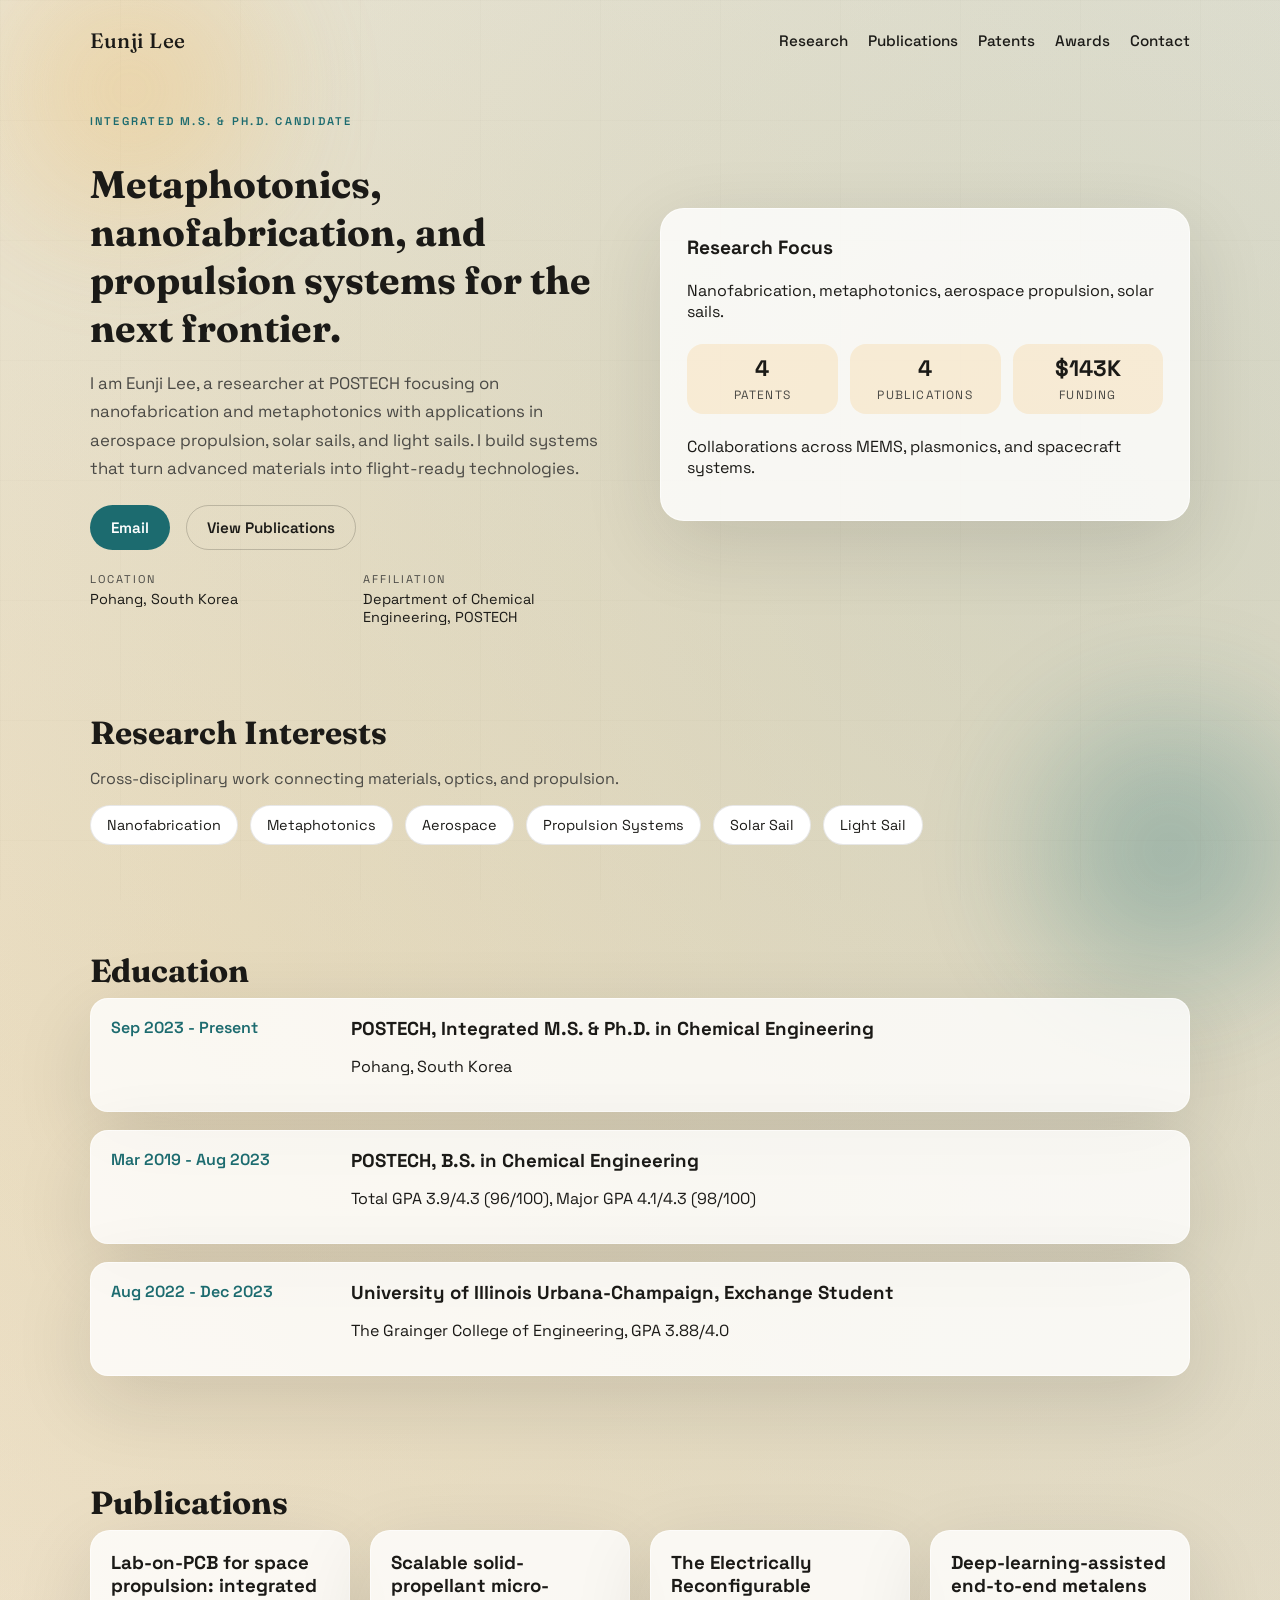
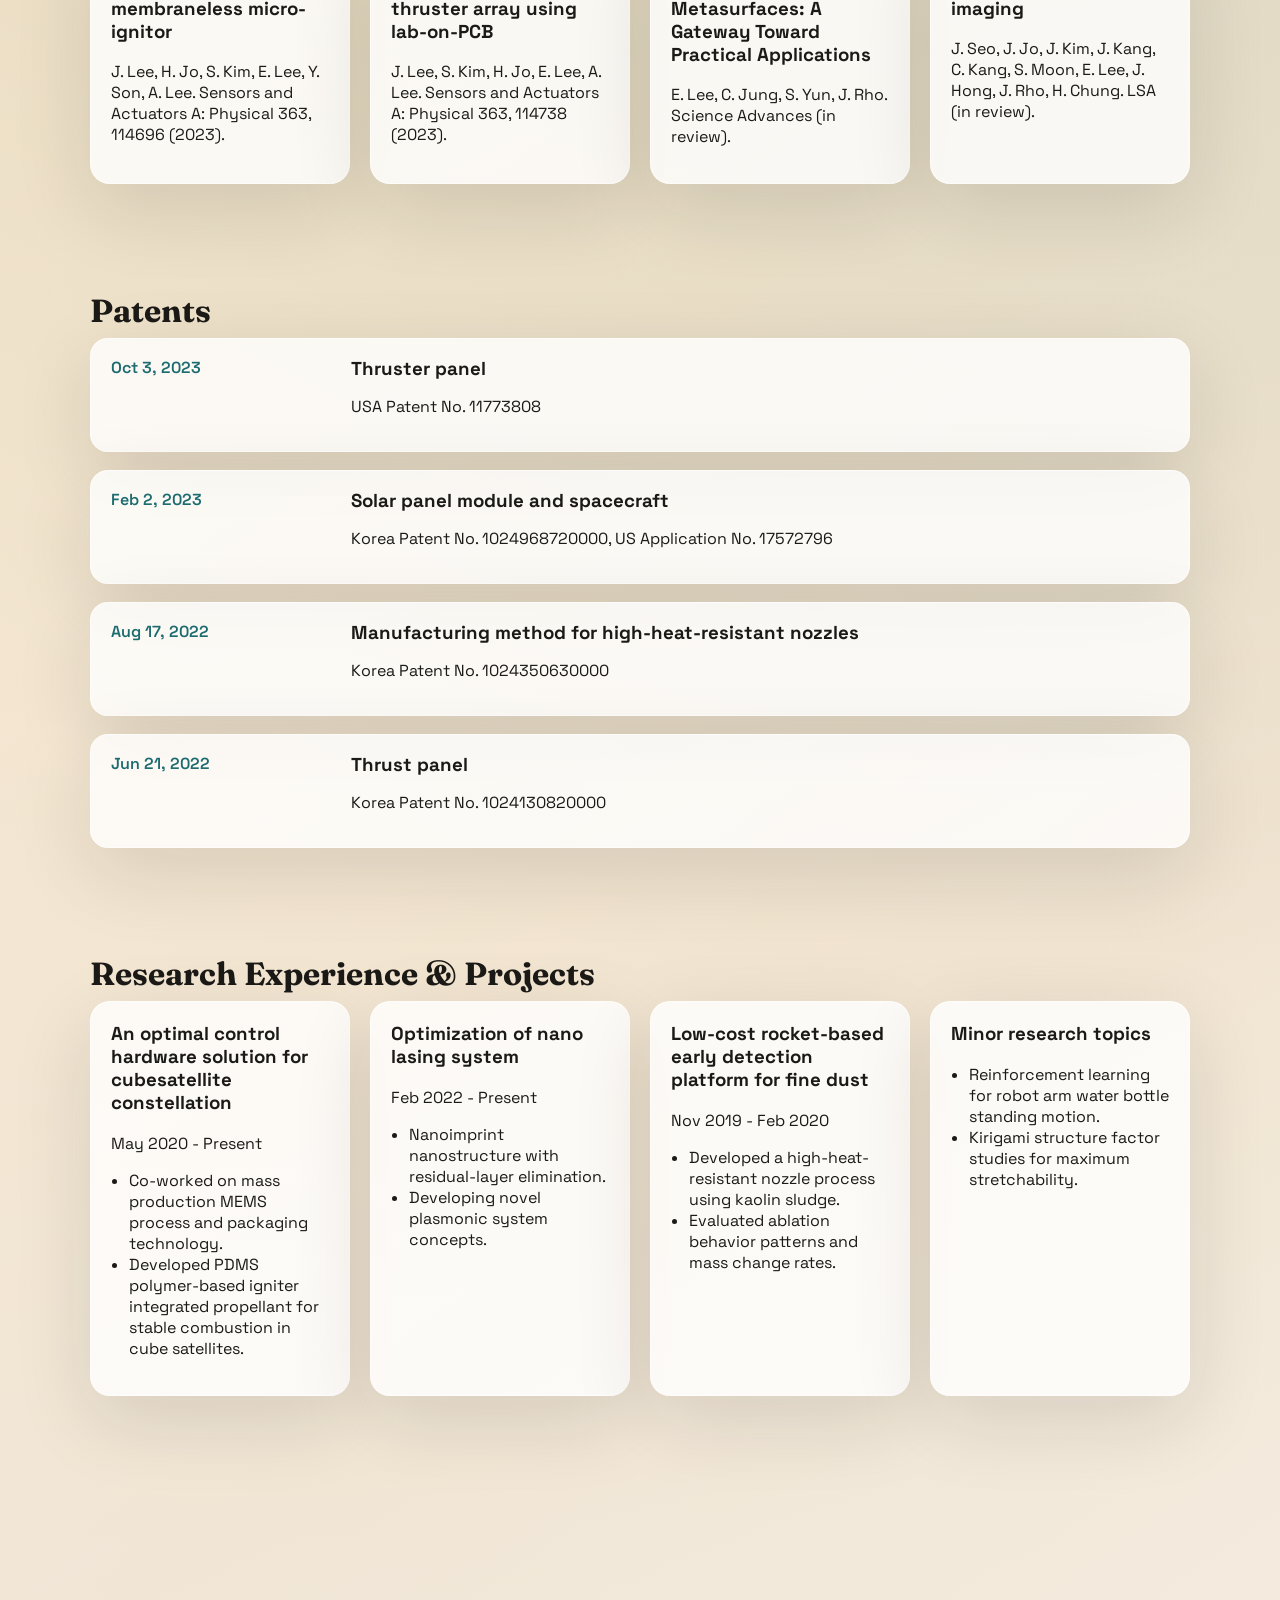
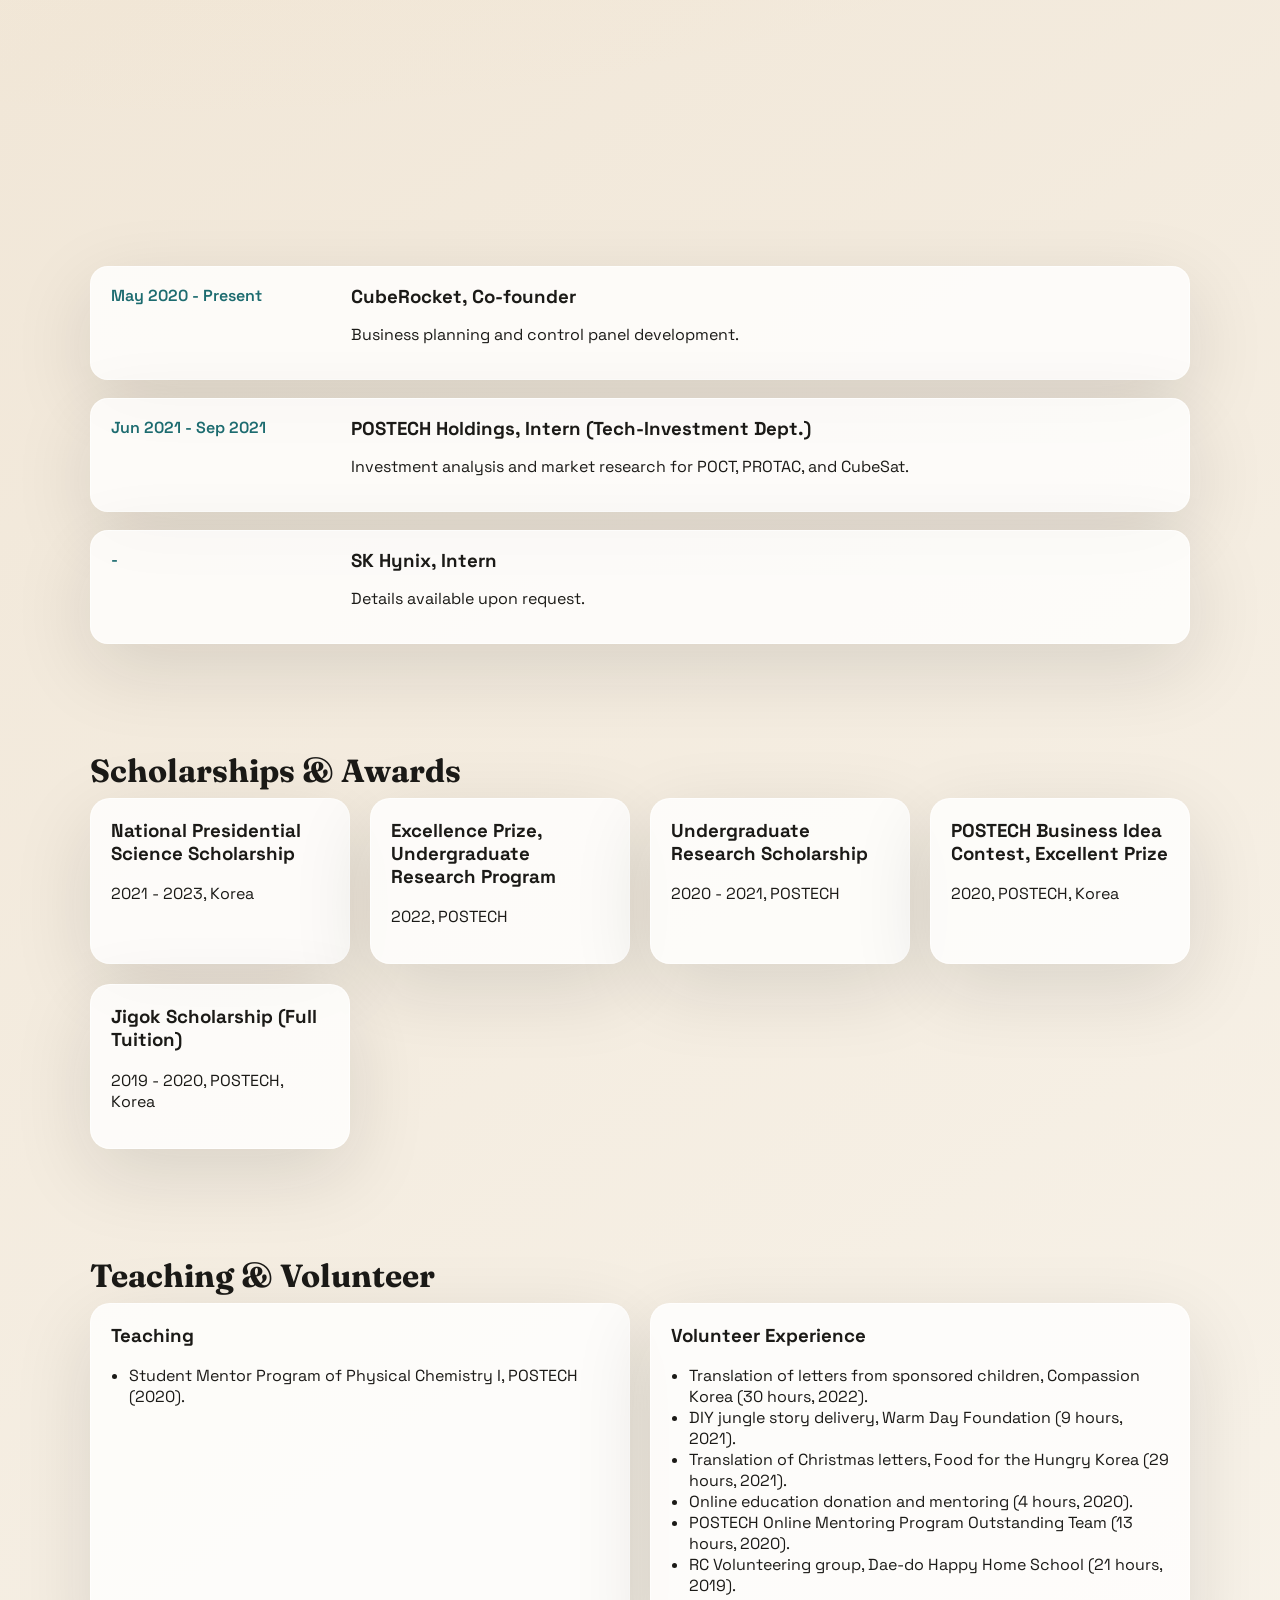
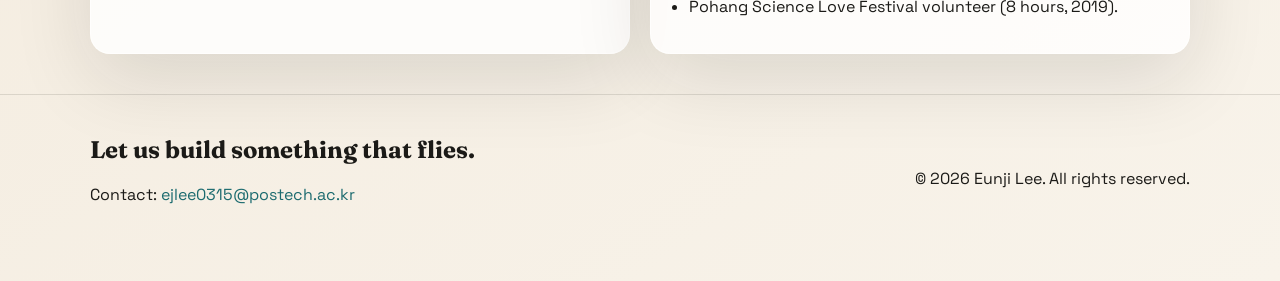
==== index.html @ 1874d23d "style changed" ====
﻿<!doctype html>
<html lang="en">
<head>
  <meta charset="utf-8" />
  <meta name="viewport" content="width=device-width, initial-scale=1" />
  <title>Eunji Lee | Research Portfolio</title>
  <link rel="preconnect" href="https://fonts.googleapis.com" />
  <link rel="preconnect" href="https://fonts.gstatic.com" crossorigin />
  <link href="https://fonts.googleapis.com/css2?family=Fraunces:opsz,wght@9..144,500;9..144,700&family=Space+Grotesk:wght@400;500;600&display=swap" rel="stylesheet" />
  <link rel="stylesheet" href="styles.css" />
</head>
<body>
  <div class="bg-orb orb-1"></div>
  <div class="bg-orb orb-2"></div>
  <div class="bg-grid"></div>

  <header class="site-header">
    <div class="brand">Eunji Lee</div>
    <nav class="nav">
      <a href="#research">Research</a>
      <a href="#publications">Publications</a>
      <a href="#patents">Patents</a>
      <a href="#awards">Awards</a>
      <a href="#contact">Contact</a>
    </nav>
  </header>

  <main>
    <section class="hero" id="top">
      <div class="hero-text" data-animate>
        <p class="eyebrow">Integrated M.S. & Ph.D. Candidate</p>
        <h1>Metaphotonics, nanofabrication, and propulsion systems for the next frontier.</h1>
        <p class="lead">
          I am Eunji Lee, a researcher at POSTECH focusing on nanofabrication and metaphotonics with applications
          in aerospace propulsion, solar sails, and light sails. I build systems that turn advanced materials into
          flight-ready technologies.
        </p>
        <div class="cta-row">
          <a class="btn primary" href="mailto:ejlee0315@postech.ac.kr">Email</a>
          <a class="btn ghost" href="#publications">View Publications</a>
        </div>
        <div class="hero-meta">
          <div>
            <span class="label">Location</span>
            <span>Pohang, South Korea</span>
          </div>
          <div>
            <span class="label">Affiliation</span>
            <span>Department of Chemical Engineering, POSTECH</span>
          </div>
        </div>
      </div>
      <div class="hero-card" data-animate>
        <div class="card-top">
          <h3>Research Focus</h3>
          <p>Nanofabrication, metaphotonics, aerospace propulsion, solar sails.</p>
        </div>
        <div class="stats">
          <div class="stat">
            <span class="stat-number">4</span>
            <span class="stat-label">Patents</span>
          </div>
          <div class="stat">
            <span class="stat-number">4</span>
            <span class="stat-label">Publications</span>
          </div>
          <div class="stat">
            <span class="stat-number">$143K</span>
            <span class="stat-label">Funding</span>
          </div>
        </div>
        <div class="card-bottom">
          <p class="note">Collaborations across MEMS, plasmonics, and spacecraft systems.</p>
        </div>
      </div>
    </section>

    <section class="section" id="research">
      <div class="section-heading" data-animate>
        <h2>Research Interests</h2>
        <p>Cross-disciplinary work connecting materials, optics, and propulsion.</p>
      </div>
      <div class="pill-grid" data-animate>
        <span>Nanofabrication</span>
        <span>Metaphotonics</span>
        <span>Aerospace</span>
        <span>Propulsion Systems</span>
        <span>Solar Sail</span>
        <span>Light Sail</span>
      </div>
    </section>

    <section class="section" id="education">
      <div class="section-heading" data-animate>
        <h2>Education</h2>
      </div>
      <div class="timeline" data-animate>
        <div class="item">
          <div class="item-time">Sep 2023 - Present</div>
          <div class="item-body">
            <h3>POSTECH, Integrated M.S. & Ph.D. in Chemical Engineering</h3>
            <p>Pohang, South Korea</p>
          </div>
        </div>
        <div class="item">
          <div class="item-time">Mar 2019 - Aug 2023</div>
          <div class="item-body">
            <h3>POSTECH, B.S. in Chemical Engineering</h3>
            <p>Total GPA 3.9/4.3 (96/100), Major GPA 4.1/4.3 (98/100)</p>
          </div>
        </div>
        <div class="item">
          <div class="item-time">Aug 2022 - Dec 2023</div>
          <div class="item-body">
            <h3>University of Illinois Urbana-Champaign, Exchange Student</h3>
            <p>The Grainger College of Engineering, GPA 3.88/4.0</p>
          </div>
        </div>
      </div>
    </section>

    <section class="section" id="publications">
      <div class="section-heading" data-animate>
        <h2>Publications</h2>
      </div>
      <div class="card-grid" data-animate>
        <article class="card">
          <h3>Lab-on-PCB for space propulsion: integrated membraneless micro-ignitor</h3>
          <p>J. Lee, H. Jo, S. Kim, E. Lee, Y. Son, A. Lee. Sensors and Actuators A: Physical 363, 114696 (2023).</p>
        </article>
        <article class="card">
          <h3>Scalable solid-propellant micro-thruster array using lab-on-PCB</h3>
          <p>J. Lee, S. Kim, H. Jo, E. Lee, A. Lee. Sensors and Actuators A: Physical 363, 114738 (2023).</p>
        </article>
        <article class="card">
          <h3>The Electrically Reconfigurable Metasurfaces: A Gateway Toward Practical Applications</h3>
          <p>E. Lee, C. Jung, S. Yun, J. Rho. Science Advances (in review).</p>
        </article>
        <article class="card">
          <h3>Deep-learning-assisted end-to-end metalens imaging</h3>
          <p>J. Seo, J. Jo, J. Kim, J. Kang, C. Kang, S. Moon, E. Lee, J. Hong, J. Rho, H. Chung. LSA (in review).</p>
        </article>
      </div>
    </section>

    <section class="section" id="patents">
      <div class="section-heading" data-animate>
        <h2>Patents</h2>
      </div>
      <div class="timeline" data-animate>
        <div class="item">
          <div class="item-time">Oct 3, 2023</div>
          <div class="item-body">
            <h3>Thruster panel</h3>
            <p>USA Patent No. 11773808</p>
          </div>
        </div>
        <div class="item">
          <div class="item-time">Feb 2, 2023</div>
          <div class="item-body">
            <h3>Solar panel module and spacecraft</h3>
            <p>Korea Patent No. 1024968720000, US Application No. 17572796</p>
          </div>
        </div>
        <div class="item">
          <div class="item-time">Aug 17, 2022</div>
          <div class="item-body">
            <h3>Manufacturing method for high-heat-resistant nozzles</h3>
            <p>Korea Patent No. 1024350630000</p>
          </div>
        </div>
        <div class="item">
          <div class="item-time">Jun 21, 2022</div>
          <div class="item-body">
            <h3>Thrust panel</h3>
            <p>Korea Patent No. 1024130820000</p>
          </div>
        </div>
      </div>
    </section>

    <section class="section" id="experience">
      <div class="section-heading" data-animate>
        <h2>Research Experience & Projects</h2>
      </div>
      <div class="card-grid" data-animate>
        <article class="card">
          <h3>An optimal control hardware solution for cubesatellite constellation</h3>
          <p>May 2020 - Present</p>
          <ul>
            <li>Co-worked on mass production MEMS process and packaging technology.</li>
            <li>Developed PDMS polymer-based igniter integrated propellant for stable combustion in cube satellites.</li>
          </ul>
        </article>
        <article class="card">
          <h3>Optimization of nano lasing system</h3>
          <p>Feb 2022 - Present</p>
          <ul>
            <li>Nanoimprint nanostructure with residual-layer elimination.</li>
            <li>Developing novel plasmonic system concepts.</li>
          </ul>
        </article>
        <article class="card">
          <h3>Low-cost rocket-based early detection platform for fine dust</h3>
          <p>Nov 2019 - Feb 2020</p>
          <ul>
            <li>Developed a high-heat-resistant nozzle process using kaolin sludge.</li>
            <li>Evaluated ablation behavior patterns and mass change rates.</li>
          </ul>
        </article>
        <article class="card">
          <h3>Minor research topics</h3>
          <ul>
            <li>Reinforcement learning for robot arm water bottle standing motion.</li>
            <li>Kirigami structure factor studies for maximum stretchability.</li>
          </ul>
        </article>
      </div>
    </section>

    <section class="section" id="funding">
      <div class="section-heading" data-animate>
        <h2>Funding & Tools</h2>
      </div>
      <div class="split" data-animate>
        <div class="card">
          <h3>Major Funding Sources (Total $143,400)</h3>
          <ul>
            <li>Undergraduate Research Program, POSTECH ($3,400)</li>
            <li>BRIDGE+ Research Funding, POSTECH ($45,000)</li>
            <li>Korea Innovation Corps Program, NRF of Korea ($95,000)</li>
          </ul>
        </div>
        <div class="card">
          <h3>Computer Tools</h3>
          <div class="pill-grid">
            <span>Ansys</span>
            <span>Matlab</span>
            <span>FDTD</span>
            <span>FEM</span>
          </div>
        </div>
      </div>
    </section>

    <section class="section" id="work">
      <div class="section-heading" data-animate>
        <h2>Work Experience</h2>
      </div>
      <div class="timeline" data-animate>
        <div class="item">
          <div class="item-time">May 2020 - Present</div>
          <div class="item-body">
            <h3>CubeRocket, Co-founder</h3>
            <p>Business planning and control panel development.</p>
          </div>
        </div>
        <div class="item">
          <div class="item-time">Jun 2021 - Sep 2021</div>
          <div class="item-body">
            <h3>POSTECH Holdings, Intern (Tech-Investment Dept.)</h3>
            <p>Investment analysis and market research for POCT, PROTAC, and CubeSat.</p>
          </div>
        </div>
        <div class="item">
          <div class="item-time">-</div>
          <div class="item-body">
            <h3>SK Hynix, Intern</h3>
            <p>Details available upon request.</p>
          </div>
        </div>
      </div>
    </section>

    <section class="section" id="awards">
      <div class="section-heading" data-animate>
        <h2>Scholarships & Awards</h2>
      </div>
      <div class="card-grid" data-animate>
        <article class="card">
          <h3>National Presidential Science Scholarship</h3>
          <p>2021 - 2023, Korea</p>
        </article>
        <article class="card">
          <h3>Excellence Prize, Undergraduate Research Program</h3>
          <p>2022, POSTECH</p>
        </article>
        <article class="card">
          <h3>Undergraduate Research Scholarship</h3>
          <p>2020 - 2021, POSTECH</p>
        </article>
        <article class="card">
          <h3>POSTECH Business Idea Contest, Excellent Prize</h3>
          <p>2020, POSTECH, Korea</p>
        </article>
        <article class="card">
          <h3>Jigok Scholarship (Full Tuition)</h3>
          <p>2019 - 2020, POSTECH, Korea</p>
        </article>
      </div>
    </section>

    <section class="section" id="teaching">
      <div class="section-heading" data-animate>
        <h2>Teaching & Volunteer</h2>
      </div>
      <div class="split" data-animate>
        <div class="card">
          <h3>Teaching</h3>
          <ul>
            <li>Student Mentor Program of Physical Chemistry I, POSTECH (2020).</li>
          </ul>
        </div>
        <div class="card">
          <h3>Volunteer Experience</h3>
          <ul>
            <li>Translation of letters from sponsored children, Compassion Korea (30 hours, 2022).</li>
            <li>DIY jungle story delivery, Warm Day Foundation (9 hours, 2021).</li>
            <li>Translation of Christmas letters, Food for the Hungry Korea (29 hours, 2021).</li>
            <li>Online education donation and mentoring (4 hours, 2020).</li>
            <li>POSTECH Online Mentoring Program Outstanding Team (13 hours, 2020).</li>
            <li>RC Volunteering group, Dae-do Happy Home School (21 hours, 2019).</li>
            <li>Pohang Science Love Festival volunteer (8 hours, 2019).</li>
          </ul>
        </div>
      </div>
    </section>
  </main>

  <footer class="footer" id="contact">
    <div>
      <h2>Let us build something that flies.</h2>
      <p>Contact: <a href="mailto:ejlee0315@postech.ac.kr">ejlee0315@postech.ac.kr</a></p>
    </div>
    <span>© 2026 Eunji Lee. All rights reserved.</span>
  </footer>

  <script src="script.js"></script>
</body>
</html>
---- styles.css ----
﻿:root {
  --ink: #1b1a17;
  --muted: #4b4a46;
  --cream: #f6f0e8;
  --sand: #e7dccb;
  --teal: #1c6b6f;
  --rust: #c7653a;
  --accent: #f2b95a;
  --card: rgba(255, 255, 255, 0.8);
  --shadow: 0 24px 80px rgba(27, 26, 23, 0.12);
}

* {
  box-sizing: border-box;
}

body {
  margin: 0;
  font-family: "Space Grotesk", "Segoe UI", sans-serif;
  color: var(--ink);
  background: radial-gradient(circle at 15% 20%, rgba(242, 185, 90, 0.25), transparent 55%),
    radial-gradient(circle at 85% 10%, rgba(28, 107, 111, 0.18), transparent 45%),
    linear-gradient(145deg, #faf6f0, #f1e7d8 55%, #f8f3ea 100%);
  min-height: 100vh;
  position: relative;
  overflow-x: hidden;
}

.bg-orb {
  position: fixed;
  width: 420px;
  height: 420px;
  border-radius: 50%;
  filter: blur(40px);
  opacity: 0.35;
  z-index: 0;
}

.orb-1 {
  background: radial-gradient(circle, #f2b95a 0%, transparent 70%);
  top: -120px;
  left: -80px;
}

.orb-2 {
  background: radial-gradient(circle, #1c6b6f 0%, transparent 70%);
  bottom: -160px;
  right: -100px;
}

.bg-grid {
  position: fixed;
  inset: 0;
  background-image: linear-gradient(rgba(27, 26, 23, 0.04) 1px, transparent 1px),
    linear-gradient(90deg, rgba(27, 26, 23, 0.04) 1px, transparent 1px);
  background-size: 120px 120px;
  opacity: 0.35;
  pointer-events: none;
  z-index: 0;
}

main, header, footer {
  position: relative;
  z-index: 1;
}

.site-header {
  display: flex;
  justify-content: space-between;
  align-items: center;
  padding: 28px 7vw 10px;
  font-weight: 500;
}

.brand {
  font-family: "Fraunces", serif;
  font-size: 1.3rem;
  letter-spacing: 0.02em;
}

.nav {
  display: flex;
  gap: 20px;
  flex-wrap: wrap;
}

.nav a {
  text-decoration: none;
  color: var(--ink);
  font-size: 0.95rem;
}

.hero {
  display: grid;
  grid-template-columns: repeat(auto-fit, minmax(280px, 1fr));
  gap: 40px;
  padding: 40px 7vw 20px;
  align-items: center;
}

.hero-text h1 {
  font-family: "Fraunces", serif;
  font-size: clamp(2.4rem, 3vw, 3.6rem);
  margin-bottom: 16px;
}

.eyebrow {
  text-transform: uppercase;
  letter-spacing: 0.2em;
  font-size: 0.7rem;
  color: var(--teal);
  font-weight: 600;
}

.lead {
  font-size: 1.05rem;
  line-height: 1.7;
  color: var(--muted);
}

.cta-row {
  display: flex;
  gap: 16px;
  margin: 22px 0;
}

.btn {
  padding: 12px 20px;
  border-radius: 999px;
  text-decoration: none;
  font-weight: 600;
  font-size: 0.95rem;
  border: 1px solid transparent;
}

.btn.primary {
  background: var(--teal);
  color: #fff;
}

.btn.ghost {
  background: transparent;
  border-color: rgba(27, 26, 23, 0.2);
  color: var(--ink);
}

.hero-meta {
  display: grid;
  grid-template-columns: repeat(auto-fit, minmax(180px, 1fr));
  gap: 12px 16px;
  margin-top: 18px;
  font-size: 0.9rem;
}

.label {
  display: block;
  font-size: 0.7rem;
  text-transform: uppercase;
  letter-spacing: 0.18em;
  color: var(--muted);
  margin-bottom: 4px;
}

.hero-card {
  background: var(--card);
  padding: 26px;
  border-radius: 24px;
  box-shadow: var(--shadow);
  border: 1px solid rgba(255, 255, 255, 0.6);
}

.card-top h3 {
  margin-top: 0;
  font-size: 1.2rem;
}

.stats {
  display: grid;
  grid-template-columns: repeat(3, minmax(80px, 1fr));
  gap: 12px;
  margin: 22px 0;
}

.stat {
  background: rgba(242, 185, 90, 0.2);
  border-radius: 16px;
  padding: 10px 12px;
  text-align: center;
}

.stat-number {
  font-size: 1.4rem;
  font-weight: 700;
  display: block;
}

.stat-label {
  font-size: 0.75rem;
  text-transform: uppercase;
  letter-spacing: 0.1em;
  color: var(--muted);
}

.section {
  padding: 40px 7vw;
}

.section-heading h2 {
  font-family: "Fraunces", serif;
  font-size: 2rem;
  margin-bottom: 8px;
}

.section-heading p {
  color: var(--muted);
}

.pill-grid {
  display: flex;
  flex-wrap: wrap;
  gap: 12px;
}

.pill-grid span {
  padding: 10px 16px;
  background: #fff;
  border-radius: 999px;
  border: 1px solid rgba(27, 26, 23, 0.1);
  font-size: 0.9rem;
}

.timeline {
  display: grid;
  gap: 18px;
}

.item {
  display: grid;
  grid-template-columns: minmax(160px, 220px) 1fr;
  gap: 20px;
  padding: 18px 20px;
  background: var(--card);
  border-radius: 18px;
  border: 1px solid rgba(255, 255, 255, 0.6);
  box-shadow: var(--shadow);
}

.item-time {
  font-weight: 600;
  color: var(--teal);
}

.item-body h3 {
  margin: 0 0 6px;
}

.card-grid {
  display: grid;
  grid-template-columns: repeat(auto-fit, minmax(240px, 1fr));
  gap: 20px;
}

.card {
  padding: 20px;
  background: var(--card);
  border-radius: 20px;
  border: 1px solid rgba(255, 255, 255, 0.6);
  box-shadow: var(--shadow);
}

.card h3 {
  margin-top: 0;
}

.card ul {
  padding-left: 18px;
}

.split {
  display: grid;
  grid-template-columns: repeat(auto-fit, minmax(260px, 1fr));
  gap: 20px;
}

.footer {
  padding: 40px 7vw 60px;
  display: flex;
  justify-content: space-between;
  align-items: center;
  flex-wrap: wrap;
  gap: 20px;
  border-top: 1px solid rgba(27, 26, 23, 0.12);
}

.footer h2 {
  margin-top: 0;
  font-family: "Fraunces", serif;
}

.footer a {
  color: var(--teal);
  text-decoration: none;
}

[data-animate] {
  opacity: 0;
  transform: translateY(18px);
  transition: opacity 0.7s ease, transform 0.7s ease;
}

[data-animate].in-view {
  opacity: 1;
  transform: translateY(0);
}

@media (max-width: 720px) {
  .site-header {
    flex-direction: column;
    align-items: flex-start;
    gap: 12px;
  }

  .item {
    grid-template-columns: 1fr;
  }

  .cta-row {
    flex-direction: column;
    align-items: flex-start;
  }
}

@media (prefers-reduced-motion: reduce) {
  [data-animate] {
    transition: none;
  }
}
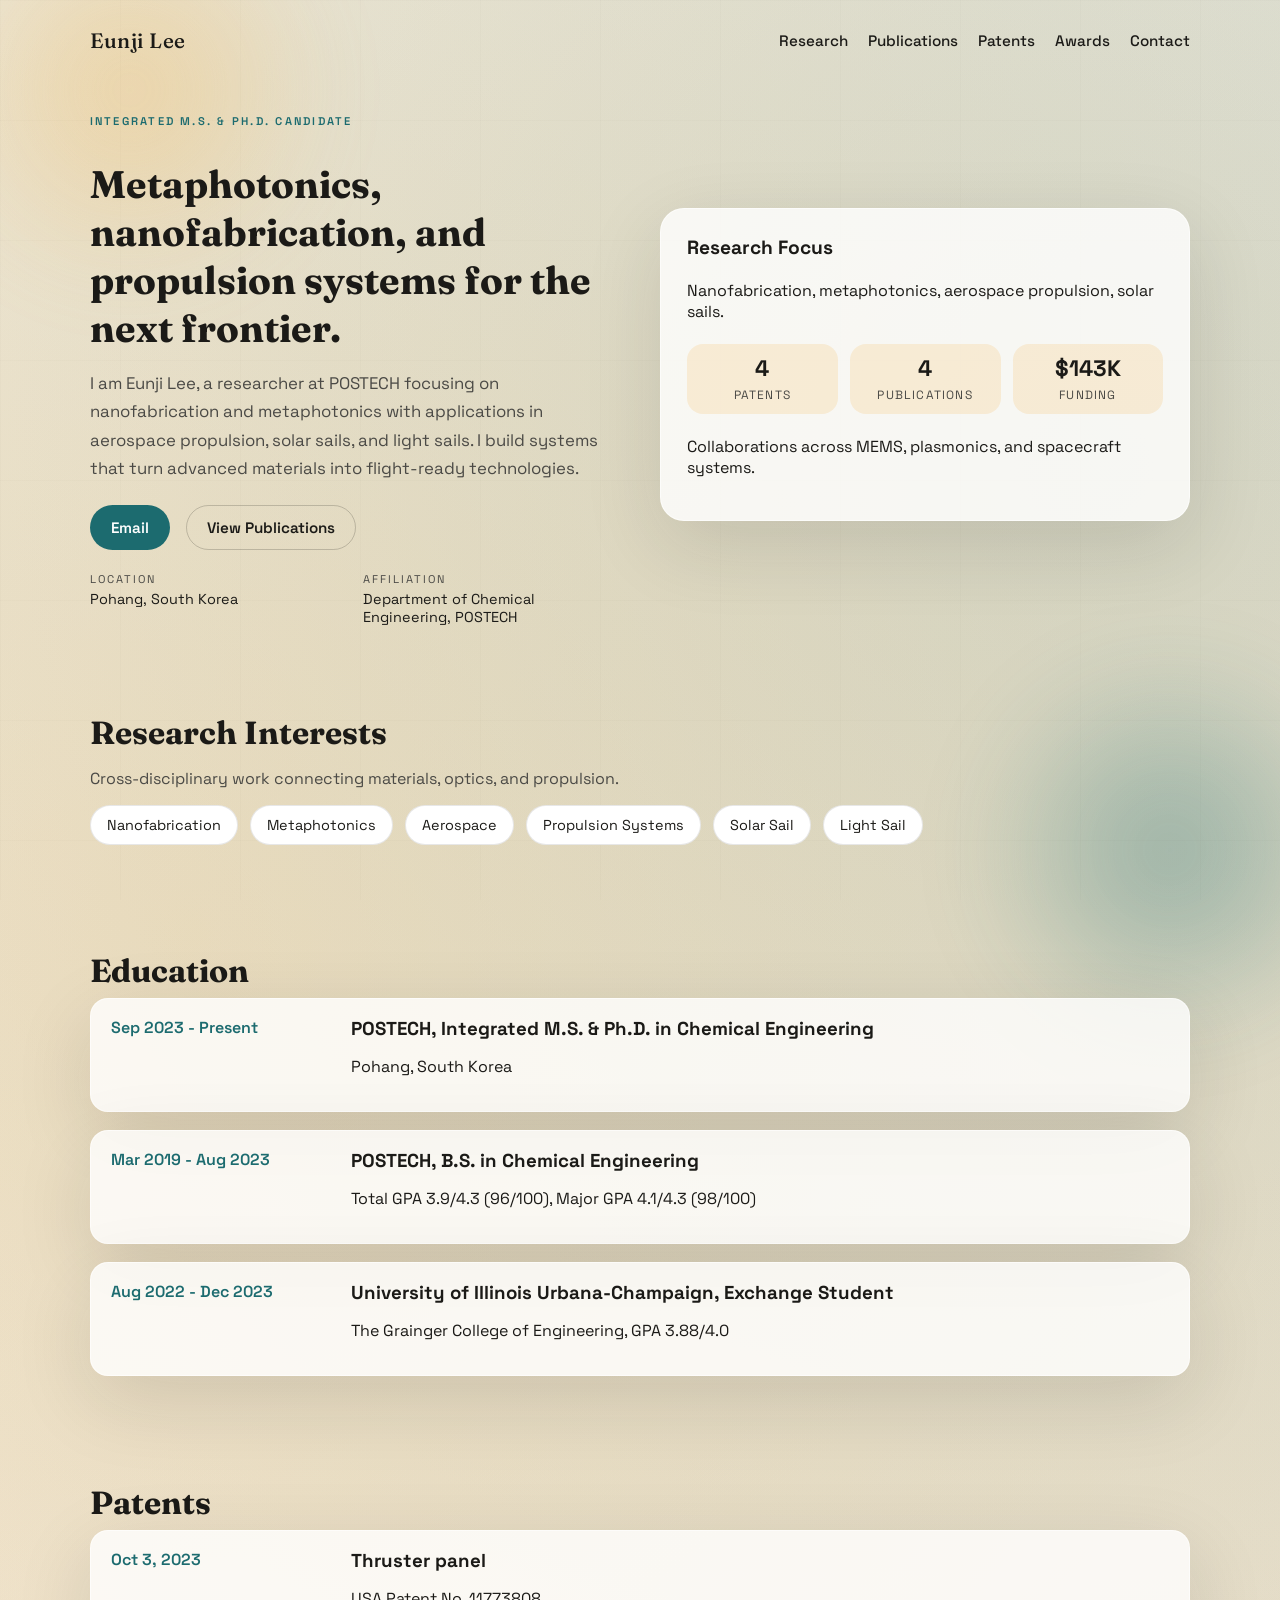
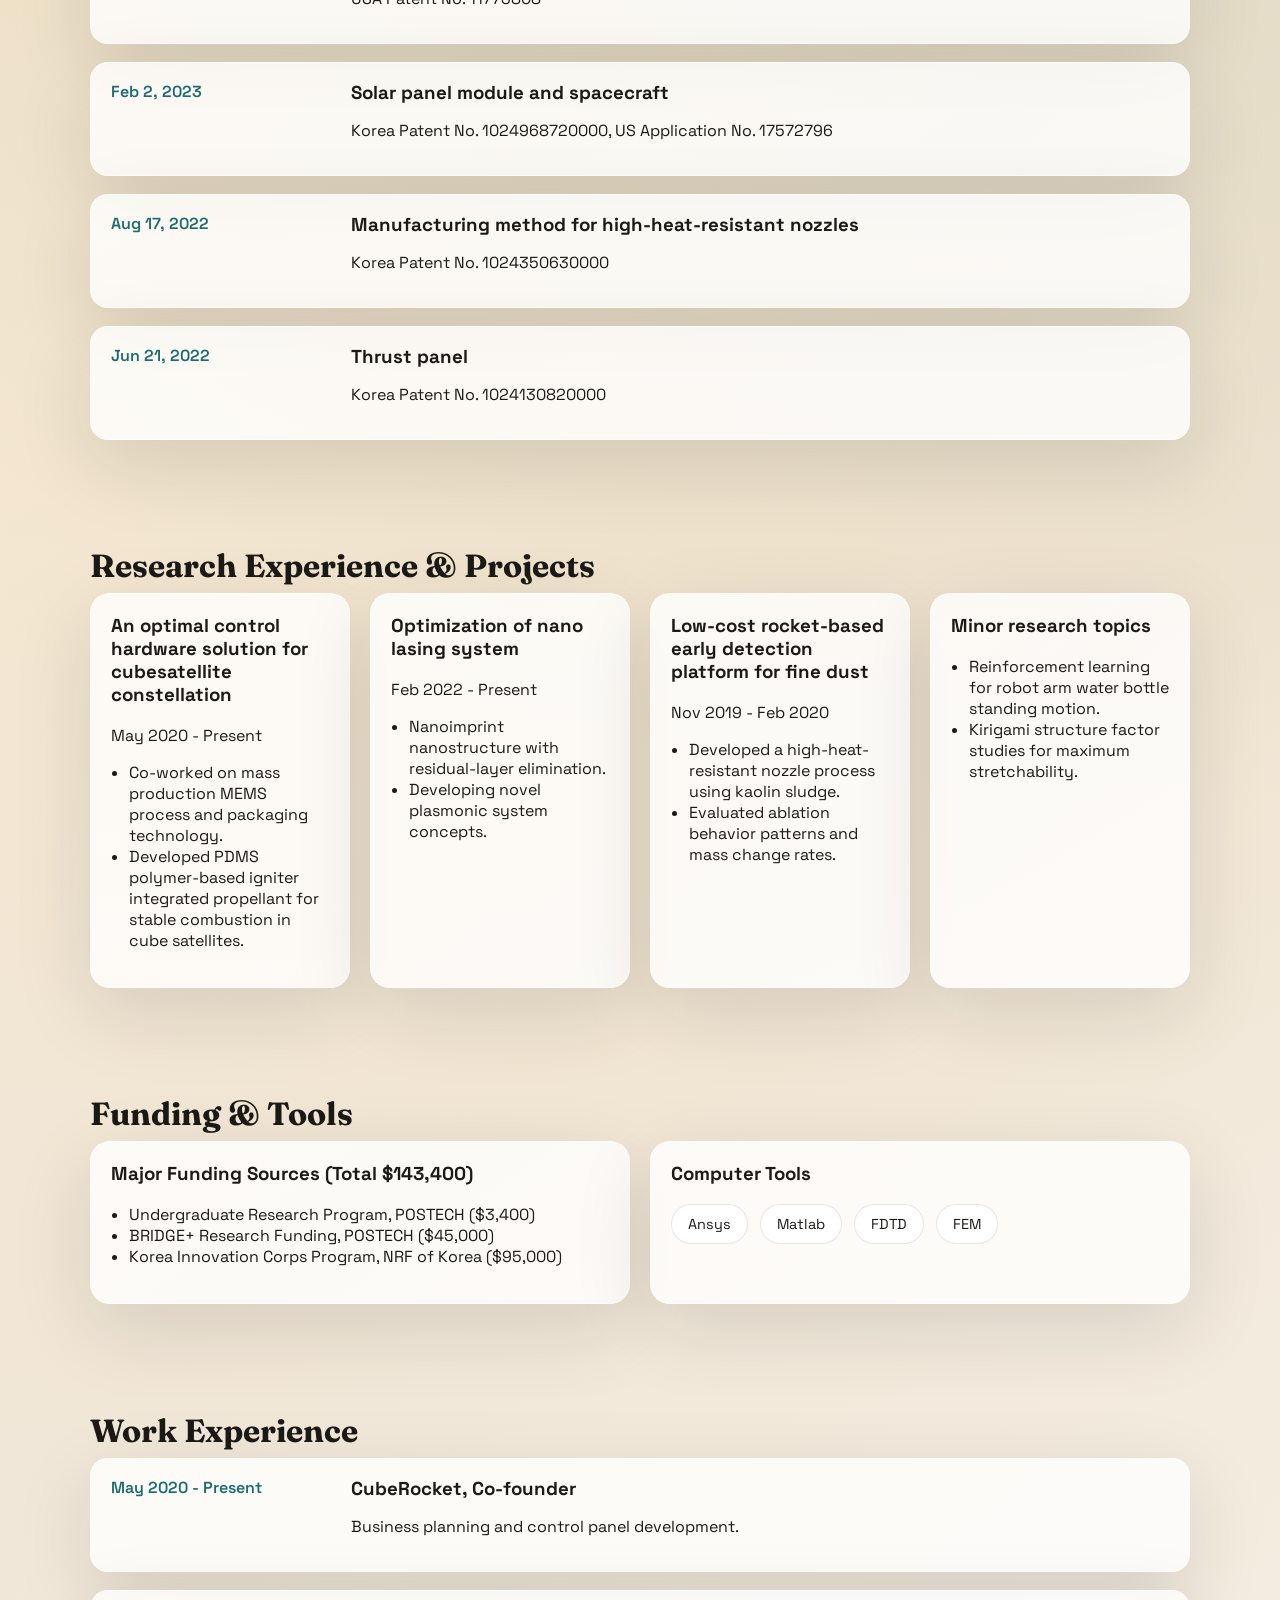
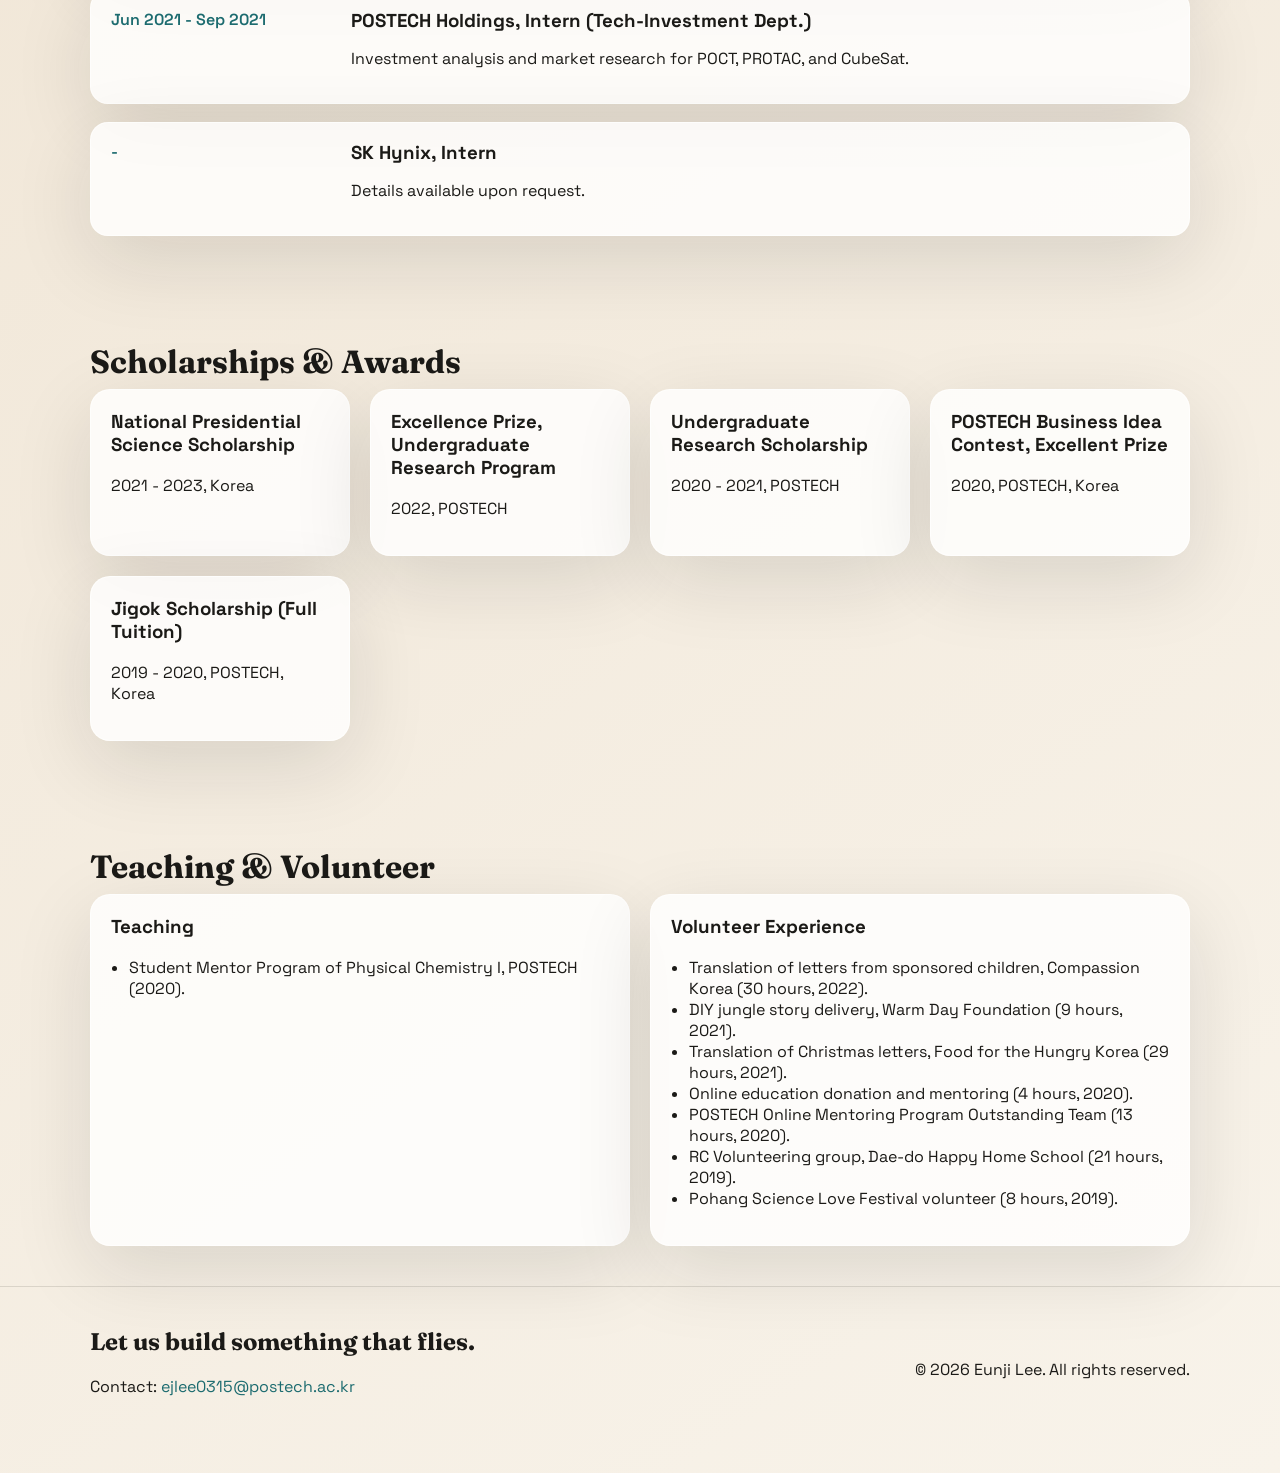
==== commit e3dc90ca: "hompage" ====
--- a/index.html
+++ b/index.html
@@ -18,7 +18,7 @@
     <div class="brand">Eunji Lee</div>
     <nav class="nav">
       <a href="#research">Research</a>
-      <a href="#publications">Publications</a>
+      <a href="publications.html" target="_blank" rel="noopener">Publications</a>
       <a href="#patents">Patents</a>
       <a href="#awards">Awards</a>
       <a href="#contact">Contact</a>
@@ -37,7 +37,7 @@
         </p>
         <div class="cta-row">
           <a class="btn primary" href="mailto:ejlee0315@postech.ac.kr">Email</a>
-          <a class="btn ghost" href="#publications">View Publications</a>
+          <a class="btn ghost" href="publications.html" target="_blank" rel="noopener">View Publications</a>
         </div>
         <div class="hero-meta">
           <div>
@@ -119,30 +119,6 @@
       </div>
     </section>
 
-    <section class="section" id="publications">
-      <div class="section-heading" data-animate>
-        <h2>Publications</h2>
-      </div>
-      <div class="card-grid" data-animate>
-        <article class="card">
-          <h3>Lab-on-PCB for space propulsion: integrated membraneless micro-ignitor</h3>
-          <p>J. Lee, H. Jo, S. Kim, E. Lee, Y. Son, A. Lee. Sensors and Actuators A: Physical 363, 114696 (2023).</p>
-        </article>
-        <article class="card">
-          <h3>Scalable solid-propellant micro-thruster array using lab-on-PCB</h3>
-          <p>J. Lee, S. Kim, H. Jo, E. Lee, A. Lee. Sensors and Actuators A: Physical 363, 114738 (2023).</p>
-        </article>
-        <article class="card">
-          <h3>The Electrically Reconfigurable Metasurfaces: A Gateway Toward Practical Applications</h3>
-          <p>E. Lee, C. Jung, S. Yun, J. Rho. Science Advances (in review).</p>
-        </article>
-        <article class="card">
-          <h3>Deep-learning-assisted end-to-end metalens imaging</h3>
-          <p>J. Seo, J. Jo, J. Kim, J. Kang, C. Kang, S. Moon, E. Lee, J. Hong, J. Rho, H. Chung. LSA (in review).</p>
-        </article>
-      </div>
-    </section>
-
     <section class="section" id="patents">
       <div class="section-heading" data-animate>
         <h2>Patents</h2>
--- a/styles.css
+++ b/styles.css
@@ -205,6 +205,11 @@
   padding: 40px 7vw;
 }
 
+.page-hero {
+  padding-top: 56px;
+  padding-bottom: 16px;
+}
+
 .section-heading h2 {
   font-family: "Fraunces", serif;
   font-size: 2rem;
@@ -229,6 +234,16 @@
   font-size: 0.9rem;
 }
 
+.pub-list {
+  margin: 16px 0 0;
+  padding-left: 22px;
+  line-height: 1.7;
+}
+
+.pub-list li {
+  margin-bottom: 14px;
+}
+
 .timeline {
   display: grid;
   gap: 18px;
